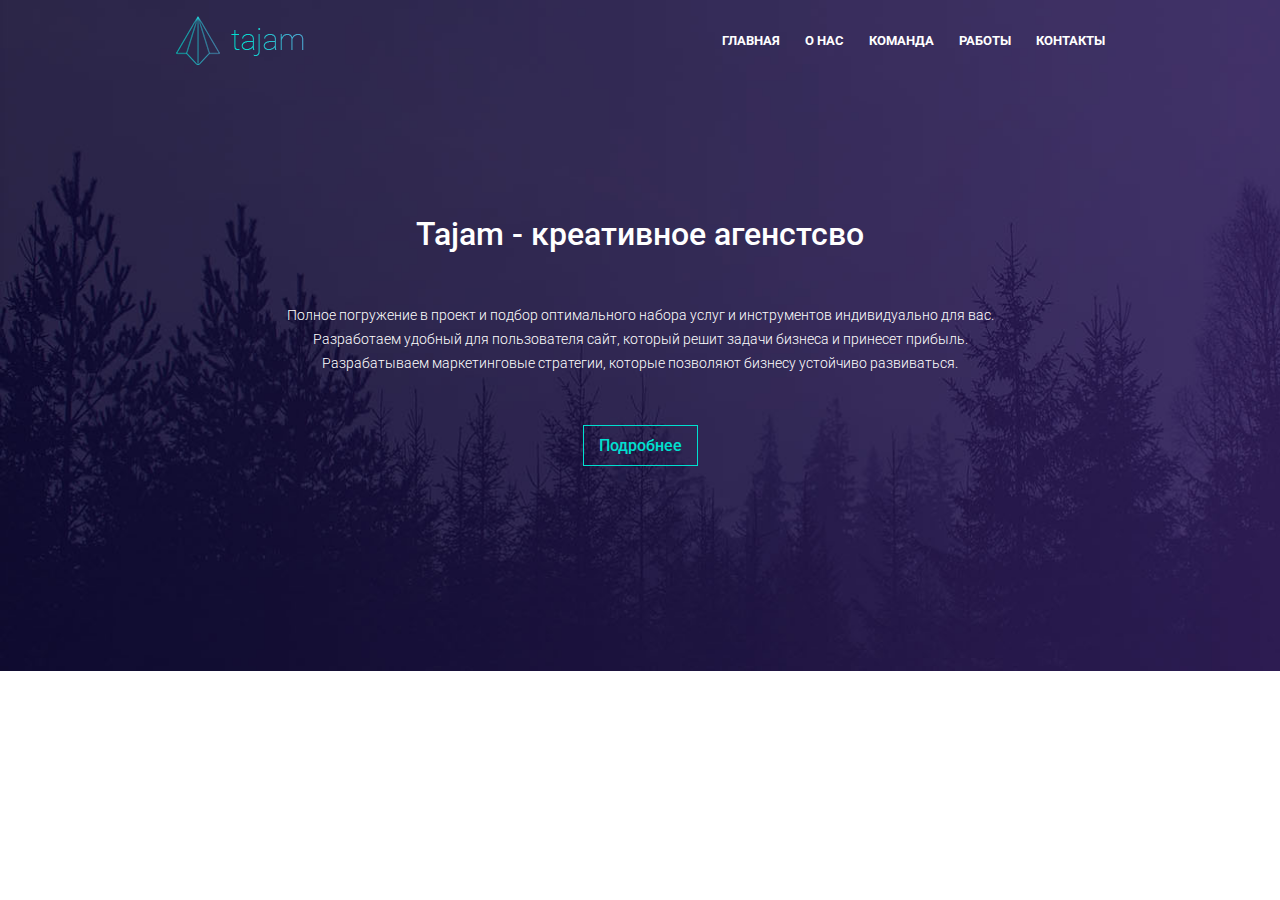
==== landing/agencyLanding/index.html @ abf8d722 "19.06" ====
<!DOCTYPE html>
<html lang="en">
<head>
    <meta charset="UTF-8">
    <link rel="stylesheet" href="css/style.css">
    <link rel="preconnect" href="https://fonts.googleapis.com">
    <link rel="preconnect" href="https://fonts.gstatic.com" crossorigin>
    <link href="https://fonts.googleapis.com/css2?family=Roboto:wght@300;500;700&display=swap" rel="stylesheet">
    <title>Tajam Agency</title>
</head>
<body>
    <div class="header-wrap">
        <header class="header">
            <div class="header-top">
                <a href="#">
                    <img src="img/logo.png" alt="Tajam" class="logo">
                </a>
                <ul class="menu">
                    <li><a href="#">Главная</a></li>
                    <li><a href="#">О нас</a></li>
                    <li><a href="#">Команда</a></li>
                    <li><a href="#">Работы</a></li>
                    <li><a href="#">Контакты</a></li>
                </ul>
            </div>
            <div class="header-main">
                <h1>Tajam - креативное агенстсво</h1>
                <h2>Полное погружение в проект и подбор оптимального набора услуг и инструментов индивидуально для вас.
Разработаем удобный для пользователя сайт, который решит задачи бизнеса и принесет прибыль.
Разрабатываем маркетинговые стратегии, которые позволяют бизнесу устойчиво развиваться.</h2>
                <p><a href="#" class="link-buttom">Подробнее</a></p>
            </div>
        </header>
    </div>
</body>
</html>
---- landing/agencyLanding/css/style.css ----
*{
    padding: 0; margin: 0;
}
body{
    color: #413d4b;
    font-family: 'Roboto', sans-serif;
    font-weight: 300;
}
h1, h2, h3, h4 {
    font-weight: 500;
}

.header-wrap{
    background:#332964 url("../img/bg-header.jpg");
    background-size: cover;
}

.header{
    margin: 0 auto;
    width: 950px;
    padding: 0 10px;
    box-sizing: border-box;
}
.header-top{
    overflow: hidden;
    padding-top: 15px;
    margin-bottom: 150px;
}
.logo{
    float:left;
}

.menu{
    float:right; list-style: none;
    padding-top: 15px;
}
.menu li{
    float:left; margin-left: 25px;
}

.menu li a{
    color:white; text-decoration: none; font-weight: 700; font-size: 13px; text-transform: uppercase;
}

.header-main{
    width: 750px; margin: 0 auto;
    color:white; text-align: center;
    padding-bottom: 205px;
}

.header-main h1 {
    font-size: 32px;
    margin-bottom: 50px;
}
.header-main h2 {
    margin-bottom: 50px;
    font-size: 14px;
    font-weight: 300;
    line-height: 24px;

}

.link-buttom{
    display: inline-block;
    padding: 10px 15px;
    font-weight: 500;
    text-decoration: none;
    border: 1px solid #00e0d0;
    color: #00e0d0;
}
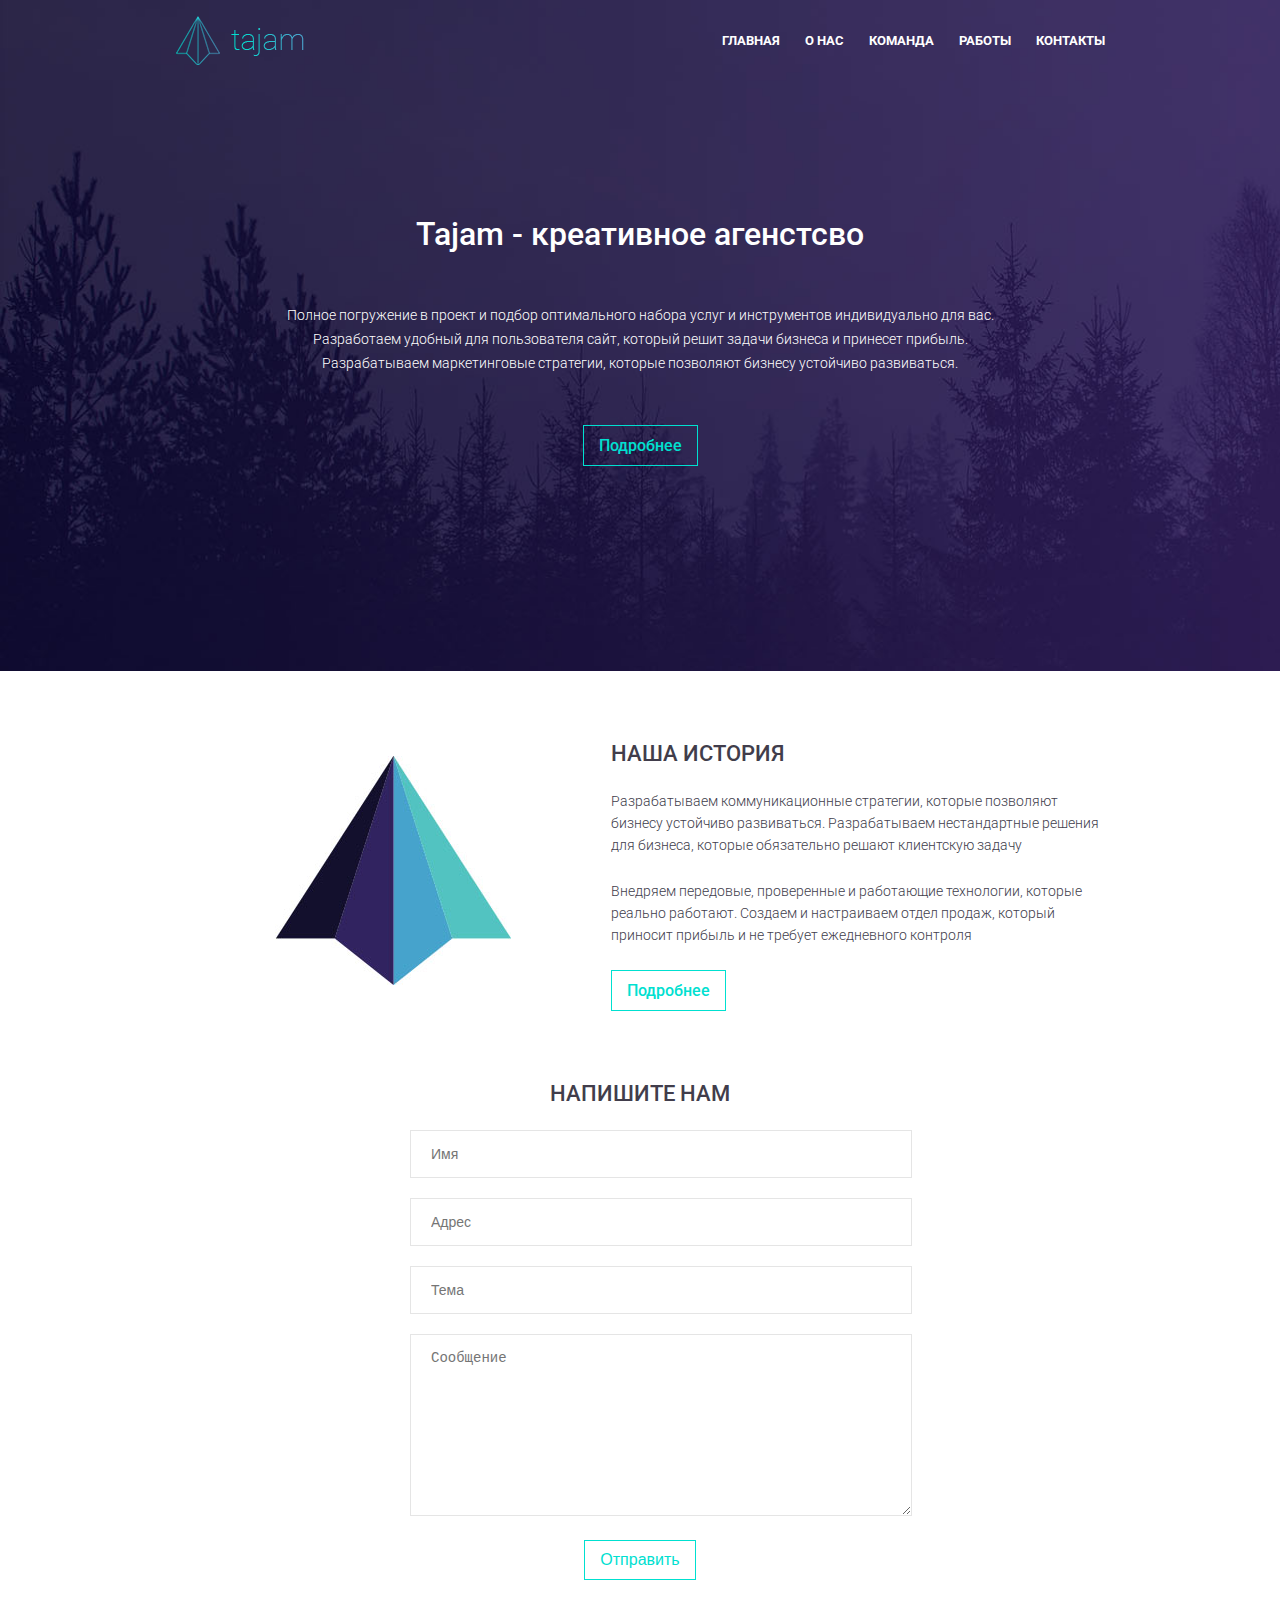
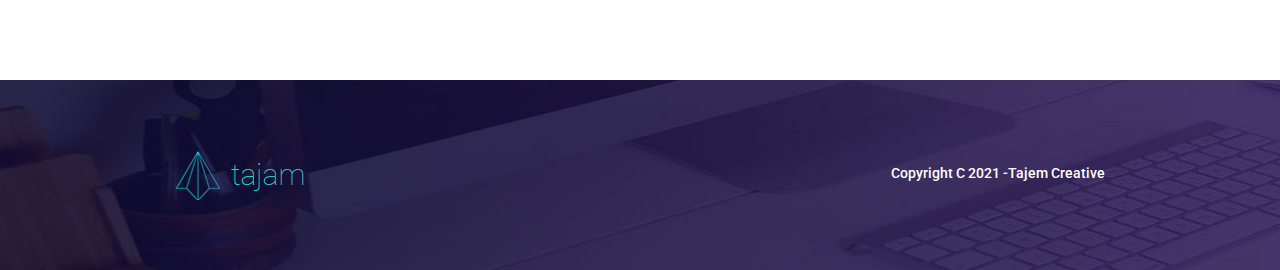
==== commit 7b008f47: "21.06" ====
--- a/landing/agencyLanding/index.html
+++ b/landing/agencyLanding/index.html
@@ -9,28 +9,62 @@
     <title>Tajam Agency</title>
 </head>
 <body>
-    <div class="header-wrap">
-        <header class="header">
-            <div class="header-top">
-                <a href="#">
-                    <img src="img/logo.png" alt="Tajam" class="logo">
-                </a>
-                <ul class="menu">
-                    <li><a href="#">Главная</a></li>
-                    <li><a href="#">О нас</a></li>
-                    <li><a href="#">Команда</a></li>
-                    <li><a href="#">Работы</a></li>
-                    <li><a href="#">Контакты</a></li>
-                </ul>
-            </div>
-            <div class="header-main">
-                <h1>Tajam - креативное агенстсво</h1>
-                <h2>Полное погружение в проект и подбор оптимального набора услуг и инструментов индивидуально для вас.
-Разработаем удобный для пользователя сайт, который решит задачи бизнеса и принесет прибыль.
-Разрабатываем маркетинговые стратегии, которые позволяют бизнесу устойчиво развиваться.</h2>
-                <p><a href="#" class="link-buttom">Подробнее</a></p>
-            </div>
-        </header>
+<div class="header-wrap">
+    <header class="header">
+        <div class="header-top">
+            <a href="#">
+                <img src="img/logo.png" alt="Tajam" class="logo">
+            </a>
+            <ul class="menu">
+                <li><a href="#">Главная</a></li>
+                <li><a href="#">О нас</a></li>
+                <li><a href="#">Команда</a></li>
+                <li><a href="#">Работы</a></li>
+                <li><a href="#">Контакты</a></li>
+            </ul>
+        </div>
+        <div class="header-main">
+            <h1>Tajam - креативное агенстсво</h1>
+            <h2>Полное погружение в проект и подбор оптимального набора услуг и инструментов индивидуально для вас.
+                Разработаем удобный для пользователя сайт, который решит задачи бизнеса и принесет прибыль.
+                Разрабатываем маркетинговые стратегии, которые позволяют бизнесу устойчиво развиваться.</h2>
+            <p><a href="#" class="link-buttom">Подробнее</a></p>
+        </div>
+    </header>
+</div>
+<main class="content">
+    <article class="history">
+        <img src="img/history.jpg" class="imgleft" alt="">
+        <div class="history-text">
+            <h2>НАША ИСТОРИЯ</h2>
+            <p>Разрабатываем коммуникационные стратегии, которые позволяют бизнесу устойчиво развиваться.
+                Разрабатываем нестандартные решения для бизнеса, которые обязательно решают клиентскую задачу</p>
+            <p>Внедряем передовые, проверенные и работающие технологии, которые реально работают. Создаем и настраиваем
+                отдел продаж, который
+                приносит прибыль и не требует ежедневного контроля</p>
+            <a href="#" class="link-buttom">Подробнее</a>
+        </div>
+    </article>
+    <div class="form">
+        <h2>НАПИШИТЕ НАМ</h2>
+        <div class="form-block">
+            <form action="#" method="GET">
+                <input type="text" class="input_txt" name="name" placeholder="Имя">
+                <input type="text" class="input_txt" name="email" placeholder="Адрес">
+                <input type="text" class="input_txt" name="theme" placeholder="Тема">
+                <textarea name="message" class="textarea_txt" placeholder="Сообщение"></textarea>
+                <div class="wraper">
+                    <button class="button">Отправить</button>
+                </div>
+            </form>
+        </div>
     </div>
+</main>
+<div class="footer-wrap">
+    <footer class="footer">
+        <a href="#"><img src="img/logo.png" class="footer-logo"></a>
+        <p>Copyright C 2021 -Tajem Creative</p>
+    </footer>
+</div>
 </body>
 </html>--- a/landing/agencyLanding/css/style.css
+++ b/landing/agencyLanding/css/style.css
@@ -67,4 +67,106 @@
     text-decoration: none;
     border: 1px solid #00e0d0;
     color: #00e0d0;
-}+}
+
+.content {
+    width: 950px;
+    margin: 0 auto;
+    padding: 0 10px;
+    box-sizing: border-box;
+}
+
+.history{
+    padding-top: 70px;
+    margin-bottom: 70px;
+}
+
+.imgleft{
+    float:left;
+    margin: 15px 100px;
+}
+
+.history-text h2{
+    text-transform: uppercase;
+    font-size: 22px;
+    margin-bottom: 24px;
+}
+
+.history-text p{
+    line-height: 22px;
+    font-size: 14px;
+    margin-bottom: 24px;
+}
+
+.form {
+    width: 460px;
+    margin: 0 auto 100px auto;
+
+}
+
+.form h2{
+    text-transform: uppercase;
+    font-size: 22px;
+    text-align: center;
+    margin-bottom: 24px;
+}
+
+.input_txt{
+    width: 100%;
+    margin-bottom: 20px;
+    padding: 15px 20px;
+    border: 1px solid #e5e5e5;
+    font-size: 14px;
+    color: #413d4b;
+    outline: none;
+}
+.textarea_txt{
+    width: 100%;
+    margin-bottom: 20px;
+    padding: 15px 20px;
+    border: 1px solid #e5e5e5;
+    font-size: 14px;
+    color: #413d4b;
+    outline: none;
+    height: 150px;
+}
+
+.button{
+    display: inline-block;
+    padding: 10px 15px;
+    font-weight: 500;
+    text-decoration: none;
+    border: 1px solid #00e0d0;
+    color: #00e0d0;
+    background: none;
+    font-size: 16px;
+    cursor: pointer;
+}
+.wraper{
+  display: flex;
+  align-items: center;
+  justify-content: center;
+}
+
+.footer-wrap{
+    background:#332964 url("../img/bg-footer.jpg");
+    background-size: cover;
+}
+.footer{
+    width: 950px;
+    margin: 0 auto;
+    padding: 70px 10px;
+    box-sizing: border-box;
+    overflow: hidden;
+}
+
+.footer-logo{
+    float:left;
+}
+.footer p{
+    float: right;
+    color: white;
+    font-weight: 500;
+    font-size: 14px;
+    margin-top: 15px;
+}
